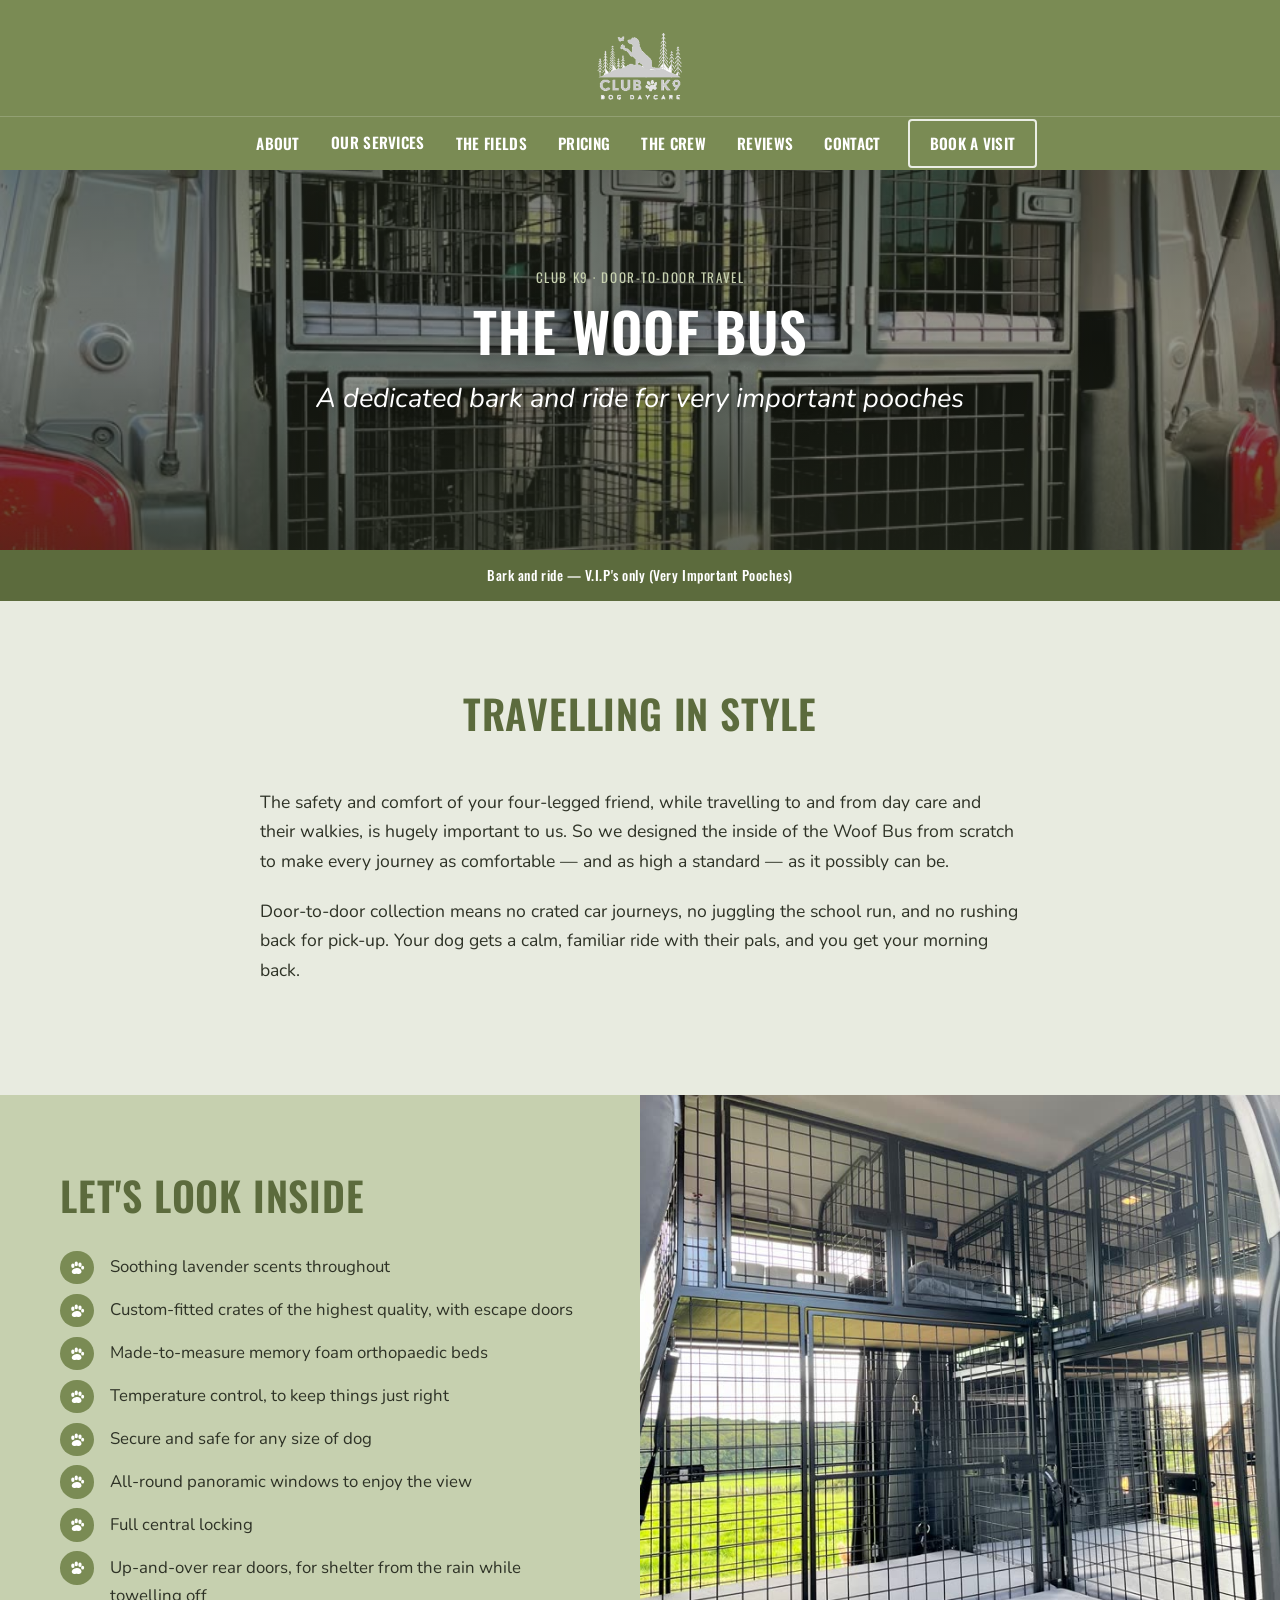
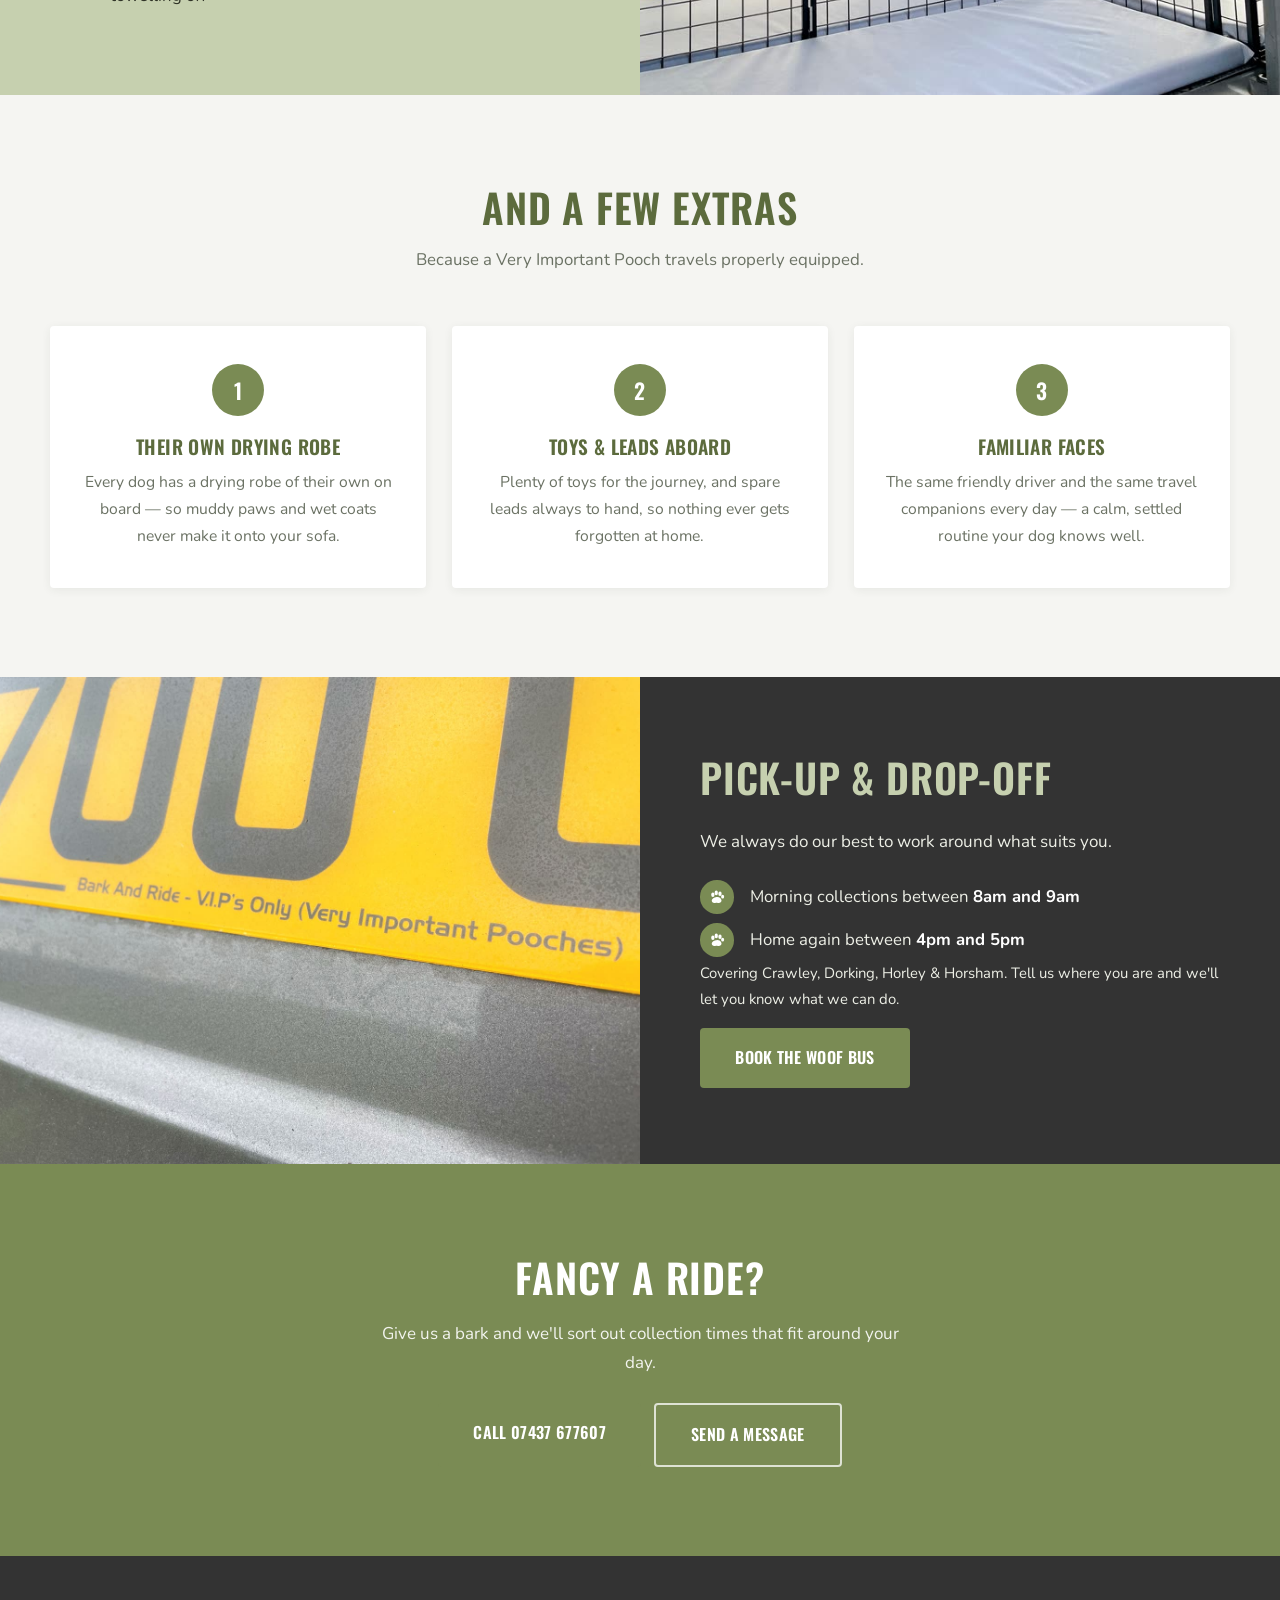
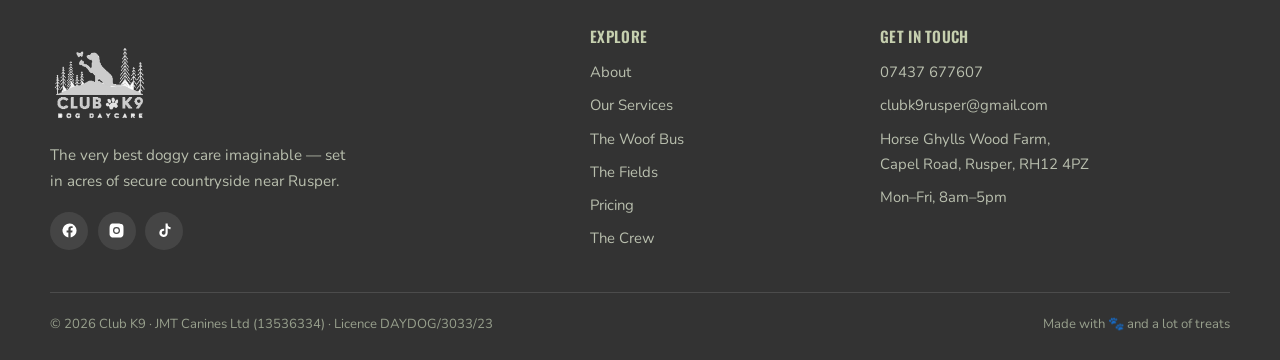
==== woof-bus.html @ 867cf912 "Add a Woof Bus page under Services - new woof-bus.html using the copy and photos from the old Holmwo" ====
<!DOCTYPE html>
<html lang="en-GB">
<head>
  <meta charset="UTF-8" />
  <meta name="viewport" content="width=device-width, initial-scale=1.0" />
  <title>The Woof Bus | Club K9 — Door-to-door dog transport near Rusper</title>
  <meta name="description" content="The Club K9 Woof Bus — a dedicated bark and ride for very important pooches. Custom-fitted crates, memory foam beds, climate control and panoramic windows. Door-to-door collection around Crawley, Dorking, Horley & Horsham." />
  <meta name="theme-color" content="#7A8B54" />

  <meta property="og:title" content="The Club K9 Woof Bus" />
  <meta property="og:description" content="A dedicated bark and ride for very important pooches." />
  <meta property="og:type" content="website" />
  <meta property="og:image" content="images/woof-bus-rear.jpg" />

  <link rel="preconnect" href="https://fonts.googleapis.com" />
  <link rel="preconnect" href="https://fonts.gstatic.com" crossorigin />
  <link href="https://fonts.googleapis.com/css2?family=Oswald:wght@400;500;600;700&family=Nunito:ital,wght@0,400;0,600;0,700;0,800;1,400;1,600&display=swap" rel="stylesheet" />

  <link rel="stylesheet" href="styles.css" />
  <link rel="icon" href="images/badge.png" type="image/png" />
</head>
<body>

<!-- ============================================================= -->
<!--  HEADER  (same as the home page — keep the two in step)       -->
<!-- ============================================================= -->
<header class="site-header" id="top">
  <div class="brand-bar">
    <a href="index.html#home" class="brand" aria-label="Club K9 home">
      <img src="images/badge.png" alt="Club K9" class="brand-logo" />
    </a>
  </div>

  <div class="nav-bar">
    <div class="container nav-inner">
      <nav class="main-nav" id="mainNav">
        <a href="index.html#about">About</a>
        <div class="has-sub">
          <a href="index.html#services">Our Services</a>
          <div class="sub-menu">
            <a href="index.html#services">All services</a>
            <a href="woof-bus.html" class="is-current">The Woof Bus</a>
          </div>
        </div>
        <a href="index.html#fields">The Fields</a>
        <a href="index.html#pricing">Pricing</a>
        <a href="index.html#crew">The Crew</a>
        <a href="index.html#reviews">Reviews</a>
        <a href="index.html#contact">Contact</a>
        <a href="index.html#contact" class="nav-cta">Book a visit</a>
      </nav>
      <button class="nav-toggle" id="navToggle" aria-label="Open menu" aria-expanded="false">
        <span></span><span></span><span></span>
      </button>
    </div>
  </div>
</header>

<!-- ============================================================= -->
<!--  PAGE HERO                                                    -->
<!-- ============================================================= -->
<section class="page-hero" style="background-image:url('images/woof-bus-rear.jpg')">
  <div class="hero-scrim" aria-hidden="true"></div>
  <div class="page-hero-inner">
    <p class="page-eyebrow">Club K9 · Door-to-door travel</p>
    <h1>The Woof Bus</h1>
    <p class="hero-tagline">A dedicated bark and ride for very important pooches</p>
  </div>
</section>

<div class="licence-bar">
  Bark and ride — V.I.P's only (Very Important Pooches)
</div>

<!-- ============================================================= -->
<!--  INTRO                                                        -->
<!-- ============================================================= -->
<section class="band band-pale">
  <div class="container narrow">
    <div class="section-head reveal">
      <h2>Travelling in style</h2>
    </div>
    <p class="lead-copy reveal">The safety and comfort of your four-legged friend, while travelling to and from day care and their walkies, is
      hugely important to us. So we designed the inside of the Woof Bus from scratch to make every journey as
      comfortable — and as high a standard — as it possibly can be.</p>
    <p class="lead-copy reveal">Door-to-door collection means no crated car journeys, no juggling the school run, and no rushing back for pick-up.
      Your dog gets a calm, familiar ride with their pals, and you get your morning back.</p>
  </div>
</section>

<!-- ============================================================= -->
<!--  SPLIT — what's inside                                        -->
<!-- ============================================================= -->
<section class="split">
  <div class="split-copy reveal">
    <div class="split-inner">
      <h2>Let's look inside</h2>
      <ul class="paw-list">
        <li>Soothing lavender scents throughout</li>
        <li>Custom-fitted crates of the highest quality, with escape doors</li>
        <li>Made-to-measure memory foam orthopaedic beds</li>
        <li>Temperature control, to keep things just right</li>
        <li>Secure and safe for any size of dog</li>
        <li>All-round panoramic windows to enjoy the view</li>
        <li>Full central locking</li>
        <li>Up-and-over rear doors, for shelter from the rain while towelling off</li>
      </ul>
    </div>
  </div>
  <div class="split-media" style="background-image:url('images/woof-bus-interior.jpg')" role="img" aria-label="Inside the Woof Bus — custom crates with memory foam beds and panoramic windows"></div>
</section>

<!-- ============================================================= -->
<!--  LITTLE EXTRAS                                                -->
<!-- ============================================================= -->
<section class="band band-offwhite">
  <div class="container">
    <div class="section-head reveal">
      <h2>And a few extras</h2>
      <p class="section-sub">Because a Very Important Pooch travels properly equipped.</p>
    </div>
    <div class="service-grid">
      <article class="service-card reveal">
        <span class="svc-num">1</span>
        <h3>Their own drying robe</h3>
        <p>Every dog has a drying robe of their own on board — so muddy paws and wet coats never make it onto your sofa.</p>
      </article>
      <article class="service-card reveal">
        <span class="svc-num">2</span>
        <h3>Toys &amp; leads aboard</h3>
        <p>Plenty of toys for the journey, and spare leads always to hand, so nothing ever gets forgotten at home.</p>
      </article>
      <article class="service-card reveal">
        <span class="svc-num">3</span>
        <h3>Familiar faces</h3>
        <p>The same friendly driver and the same travel companions every day — a calm, settled routine your dog knows well.</p>
      </article>
    </div>
  </div>
</section>

<!-- ============================================================= -->
<!--  TIMINGS                                                      -->
<!-- ============================================================= -->
<section class="split split-reverse">
  <div class="split-media" style="background-image:url('images/woof-bus-plate.jpg')" role="img" aria-label="The Woof Bus number plate — Bark and Ride, V.I.P's only"></div>
  <div class="split-copy split-dark reveal">
    <div class="split-inner">
      <h2>Pick-up &amp; drop-off</h2>
      <p>We always do our best to work around what suits you.</p>
      <ul class="paw-list paw-list-light">
        <li>Morning collections between <strong>8am and 9am</strong></li>
        <li>Home again between <strong>4pm and 5pm</strong></li>
      </ul>
      <p class="muted-note">Covering Crawley, Dorking, Horley &amp; Horsham. Tell us where you are and we'll let you know
        what we can do.</p>
      <a href="index.html#contact" class="btn btn-primary">Book the Woof Bus</a>
    </div>
  </div>
</section>

<!-- ============================================================= -->
<!--  CTA                                                          -->
<!-- ============================================================= -->
<section class="band band-olive">
  <div class="container cta-band reveal">
    <h2>Fancy a ride?</h2>
    <p>Give us a bark and we'll sort out collection times that fit around your day.</p>
    <div class="cta-actions">
      <a href="tel:07437677607" class="btn btn-primary">Call 07437 677607</a>
      <a href="index.html#contact" class="btn btn-ghost btn-on-dark">Send a message</a>
    </div>
  </div>
</section>

<!-- ============================================================= -->
<!--  FOOTER  (same as the home page)                              -->
<!-- ============================================================= -->
<footer class="site-footer">
  <div class="container footer-grid">
    <div class="footer-brand">
      <img src="images/badge.png" alt="Club K9 logo" class="footer-logo" />
      <p>The very best doggy care imaginable — set in acres of secure countryside near Rusper.</p>
      <div class="footer-socials">
        <a href="https://www.facebook.com/holmwoodbound/" target="_blank" rel="noopener" aria-label="Facebook">
          <svg viewBox="0 0 24 24" aria-hidden="true"><path d="M22 12a10 10 0 1 0-11.6 9.9v-7H7.9V12h2.5V9.8c0-2.5 1.5-3.9 3.8-3.9 1.1 0 2.2.2 2.2.2v2.5h-1.2c-1.2 0-1.6.8-1.6 1.6V12h2.7l-.4 2.9h-2.3v7A10 10 0 0 0 22 12Z"/></svg>
        </a>
        <a href="https://www.instagram.com/holmwoodbound/" target="_blank" rel="noopener" aria-label="Instagram">
          <svg viewBox="0 0 24 24" aria-hidden="true"><path d="M12 2.2c3.2 0 3.6 0 4.9.1 1.2.1 1.8.3 2.2.4.6.2 1 .5 1.4.9.4.4.7.8.9 1.4.2.4.4 1 .4 2.2.1 1.3.1 1.7.1 4.9s0 3.6-.1 4.9c-.1 1.2-.3 1.8-.4 2.2-.2.6-.5 1-.9 1.4-.4.4-.8.7-1.4.9-.4.2-1 .4-2.2.4-1.3.1-1.7.1-4.9.1s-3.6 0-4.9-.1c-1.2-.1-1.8-.3-2.2-.4-.6-.2-1-.5-1.4-.9-.4-.4-.7-.8-.9-1.4-.2-.4-.4-1-.4-2.2C2.2 15.6 2.2 15.2 2.2 12s0-3.6.1-4.9c.1-1.2.3-1.8.4-2.2.2-.6.5-1 .9-1.4.4-.4.8-.7 1.4-.9.4-.2 1-.4 2.2-.4 1.3-.1 1.7-.1 4.9-.1Zm0 4.9a4.9 4.9 0 1 0 0 9.8 4.9 4.9 0 0 0 0-9.8Zm0 8.1a3.2 3.2 0 1 1 0-6.4 3.2 3.2 0 0 1 0 6.4Zm6.2-8.3a1.1 1.1 0 1 1-2.3 0 1.1 1.1 0 0 1 2.3 0Z"/></svg>
        </a>
        <a href="https://www.tiktok.com/@clubk9rusper" target="_blank" rel="noopener" aria-label="TikTok">
          <svg viewBox="0 0 24 24" aria-hidden="true"><path d="M16.5 2h-3v13.2a2.7 2.7 0 1 1-2-2.6V9.5a5.9 5.9 0 1 0 5 5.8V8.9a7 7 0 0 0 4 1.3V7.1a4 4 0 0 1-4-4Z"/></svg>
        </a>
      </div>
    </div>
    <div class="footer-links">
      <h5>Explore</h5>
      <a href="index.html#about">About</a>
      <a href="index.html#services">Our Services</a>
      <a href="woof-bus.html">The Woof Bus</a>
      <a href="index.html#fields">The Fields</a>
      <a href="index.html#pricing">Pricing</a>
      <a href="index.html#crew">The Crew</a>
    </div>
    <div class="footer-links">
      <h5>Get in touch</h5>
      <a href="tel:07437677607">07437 677607</a>
      <a href="mailto:clubk9rusper@gmail.com">clubk9rusper@gmail.com</a>
      <span>Horse Ghylls Wood Farm,<br>Capel Road, Rusper, RH12 4PZ</span>
      <span>Mon–Fri, 8am–5pm</span>
    </div>
  </div>
  <div class="container footer-bottom">
    <p>© <span id="year">2026</span> Club K9 · JMT Canines Ltd (13536334) · Licence DAYDOG/3033/23</p>
    <p>Made with 🐾 and a lot of treats</p>
  </div>
</footer>

<a href="#top" class="to-top" id="toTop" aria-label="Back to top">🐾</a>

<script src="script.js"></script>
</body>
</html>
---- styles.css ----
/* =================================================================
   CLUB K9 — stylesheet
   Colour scheme: olive green · sage · warm neutrals · charcoal
   Layout: full-width colour bands, split photo panels, flat cards
   Fonts: Oswald (condensed caps headings) · Nunito (body)

   👉 ALL COLOURS LIVE IN :root BELOW — change one and it updates
      everywhere on the site.
   ================================================================= */

:root {
  /* --- greens (the main brand colour) --- */
  --olive:       #7A8B54;   /* primary green — bands & buttons */
  --olive-deep:  #5C6B3D;   /* darker green — hovers & headings */
  --olive-dark:  #48542F;   /* deepest green                    */
  --sage:        #C6D0AF;   /* solid sage panel                 */
  --sage-pale:   #E8EBE0;   /* pale section background          */

  /* --- neutrals --- */
  --charcoal:    #333333;   /* dark bands & footer   */
  --charcoal-lt: #414141;   /* dark card surface     */
  --off-white:   #F5F5F2;   /* light section bg      */
  --white:       #FFFFFF;   /* card surface          */

  /* --- supporting warmth (kept from the original brand) --- */
  --brown:       #7C5A39;
  --beige:       #EDE4D6;
  --gold:        #C9A24B;   /* stars */

  /* --- text --- */
  --ink:         #2E3226;   /* body copy        */
  --muted:       #6B7264;   /* secondary copy   */
  --on-dark:     #EDEFE6;   /* copy on dark bg  */

  /* --- shape & depth --- */
  --radius:      4px;       /* squarer, more grown-up than before */
  --radius-lg:   8px;
  --shadow-sm:   0 2px 10px rgba(45,50,38,.07);
  --shadow-md:   0 10px 30px -14px rgba(45,50,38,.22);

  --maxw:        1180px;
}

/* ===== base ===================================================== */
*, *::before, *::after { box-sizing: border-box; }

html { scroll-behavior: smooth; }

body {
  margin: 0;
  font-family: 'Nunito', system-ui, -apple-system, sans-serif;
  font-size: 17px;
  line-height: 1.7;
  color: var(--ink);
  background: var(--off-white);
  -webkit-font-smoothing: antialiased;
}

img { max-width: 100%; display: block; }

a { color: var(--olive-deep); }

/* Headings: tall condensed caps — the signature of the new look */
h1, h2, h3, h4, h5, .num, .btn, .nav-cta, .main-nav a, .svc-num, .licence-bar {
  font-family: 'Oswald', 'Nunito', sans-serif;
  font-weight: 600;
  letter-spacing: .02em;
}

h1, h2, h3, h4, h5 {
  text-transform: uppercase;
  line-height: 1.15;
  margin: 0 0 .5em;
  color: var(--olive-deep);
}

h2 { font-size: clamp(1.7rem, 3.6vw, 2.5rem); }
h3 { font-size: 1.2rem; }

p { margin: 0 0 1.1em; }

.container { width: min(100% - 3rem, var(--maxw)); margin-inline: auto; }

/* ===== buttons ================================================== */
.btn {
  display: inline-block;
  padding: 1rem 2.2rem;
  border: 0;
  border-radius: var(--radius);
  font-size: 1rem;
  text-transform: uppercase;
  text-decoration: none;
  cursor: pointer;
  transition: background .2s, color .2s, transform .2s, border-color .2s;
}
.btn-primary { background: var(--olive); color: #fff; }
.btn-primary:hover { background: var(--olive-deep); transform: translateY(-2px); }

.btn-ghost {
  background: transparent;
  color: var(--olive-deep);
  border: 2px solid var(--olive);
}
.btn-ghost:hover { background: var(--olive); color: #fff; transform: translateY(-2px); }

.btn-lg { padding: 1.2rem 3rem; font-size: 1.15rem; }
.btn-block { width: 100%; text-align: center; }

/* ===== header — centred logo above a centred nav ================ */
.site-header {
  position: sticky; top: 0; z-index: 60;
  background: var(--olive);
  transition: box-shadow .25s;
}
.site-header.scrolled { box-shadow: 0 4px 18px rgba(0,0,0,.18); }

.brand-bar {
  display: flex; justify-content: center;
  padding: .9rem 1rem .5rem;
  transition: padding .25s;
}
.site-header.scrolled .brand-bar { padding: .35rem 1rem .2rem; }

.brand-logo {
  height: 94px; width: auto;
  transition: height .25s;
}
.site-header.scrolled .brand-logo { height: 57px; }

.nav-bar { border-top: 1px solid rgba(255,255,255,.18); }
.nav-inner { display: flex; justify-content: center; align-items: center; }

.main-nav { display: flex; align-items: center; gap: .35rem; flex-wrap: wrap; justify-content: center; }
.main-nav a {
  padding: .85rem .8rem;
  color: #fff;
  font-size: .95rem;
  text-transform: uppercase;
  text-decoration: none;
  transition: color .2s;
}
.main-nav a:hover { color: var(--sage); }

.nav-cta {
  margin-left: .6rem;
  padding: .6rem 1.2rem !important;
  border: 2px solid rgba(255,255,255,.85);
  border-radius: var(--radius);
}
.nav-cta:hover { background: #fff; color: var(--olive-deep) !important; }

/* hamburger (mobile only) */
.nav-toggle {
  display: none;
  background: none; border: 0; cursor: pointer;
  padding: .6rem; margin-left: auto;
}
.nav-toggle span {
  display: block; width: 26px; height: 3px; margin: 5px 0;
  background: #fff; border-radius: 2px; transition: transform .25s, opacity .25s;
}
.nav-toggle.open span:nth-child(1) { transform: translateY(8px) rotate(45deg); }
.nav-toggle.open span:nth-child(2) { opacity: 0; }
.nav-toggle.open span:nth-child(3) { transform: translateY(-8px) rotate(-45deg); }

/* ===== hero — full-bleed photo ================================== */
.hero {
  position: relative;
  /* fill the screen below the header, however tall the window is
     (svh keeps it honest on phones, where the address bar moves) */
  min-height: max(460px, calc(100vh - 170px));   /* 170px = header height */
  min-height: max(460px, calc(100svh - 170px));
  display: grid; place-items: center;
  text-align: center;
  overflow: hidden;
}
/* drone footage fills the hero; poster image sits behind as a fallback */
.hero { background: url('images/drone-poster.jpg') center/cover no-repeat; }

.hero-video {
  position: absolute; inset: 0;
  width: 100%; height: 100%;
  object-fit: cover;
  pointer-events: none;
}

/* dark wash so the white headline stays readable over the footage */
.hero-scrim {
  position: absolute; inset: 0;
  background: linear-gradient(180deg, rgba(35,40,28,.62) 0%, rgba(35,40,28,.48) 45%, rgba(35,40,28,.72) 100%);
}
.hero-inner { position: relative; padding: 4.5rem 1.5rem; }

.hero-logo { height: 143px; width: auto; margin: 0 auto 1.6rem; }

.hero h1 {
  color: #fff;
  font-size: clamp(2.1rem, 6vw, 4rem);
  margin-bottom: .3em;
  text-shadow: 0 3px 20px rgba(0,0,0,.4);
}
.hero-tagline {
  font-family: 'Nunito', sans-serif;
  font-style: italic;
  font-weight: 400;
  text-transform: none;
  font-size: clamp(1.1rem, 2.6vw, 1.7rem);
  color: #fff;
  margin-bottom: 2rem;
  text-shadow: 0 2px 14px rgba(0,0,0,.4);
}

/* ===== inner-page hero (shorter than the home page one) ========= */
.page-hero {
  position: relative;
  min-height: 380px;
  display: grid; place-items: center;
  text-align: center;
  background: center/cover no-repeat var(--sage-pale);
  overflow: hidden;
}
.page-hero-inner { position: relative; padding: 4rem 1.5rem; }
.page-hero h1 {
  color: #fff;
  font-size: clamp(2rem, 5.5vw, 3.4rem);
  margin-bottom: .25em;
  text-shadow: 0 3px 20px rgba(0,0,0,.4);
}
.page-eyebrow {
  font-family: 'Oswald', sans-serif;
  text-transform: uppercase; letter-spacing: .12em;
  font-size: .82rem; color: var(--sage);
  margin: 0 0 .7rem;
}

/* ===== nav dropdown ============================================= */
.has-sub { position: relative; }
.sub-menu {
  position: absolute; left: 0; top: 100%;
  min-width: 200px;
  background: var(--olive-deep);
  box-shadow: 0 12px 24px rgba(0,0,0,.22);
  padding: .3rem 0;
  display: none;
  z-index: 5;
}
.has-sub:hover .sub-menu,
.has-sub:focus-within .sub-menu { display: block; }
.sub-menu a { display: block; padding: .6rem 1.1rem; font-size: .9rem; white-space: nowrap; }
.sub-menu a:hover { background: var(--olive); color: #fff; }
.sub-menu a.is-current { color: var(--sage); }

/* ===== narrow text column ======================================= */
.narrow { max-width: 760px; }
.lead-copy { font-size: 1.1rem; }
.muted-note { font-size: .93rem; color: rgba(237,239,230,.75); }

/* ===== centred call-to-action band ============================== */
.cta-band { text-align: center; }
.cta-band p { max-width: 52ch; margin-inline: auto; color: rgba(255,255,255,.9); }
.cta-actions { display: flex; gap: .8rem; justify-content: center; flex-wrap: wrap; margin-top: 1.6rem; }
.btn-ghost.btn-on-dark { color: #fff; border-color: rgba(255,255,255,.75); background: transparent; }
.btn-ghost.btn-on-dark:hover { background: #fff; color: var(--olive-deep); border-color: #fff; }

/* ===== Woof Bus promo strip on the home page ==================== */
.bus-promo { display: grid; grid-template-columns: 1fr 1fr; align-items: stretch; }
.bus-promo-media { min-height: 340px; background: center/cover no-repeat var(--sage-pale); }
.bus-promo-copy {
  background: var(--charcoal);
  display: grid; align-items: center;
  padding: clamp(2.5rem, 5vw, 4.5rem) clamp(1.5rem, 4vw, 3.5rem);
}
.bus-promo-copy h2 { color: var(--sage); }
.bus-promo-copy p  { color: var(--on-dark); }
.bus-promo-copy .page-eyebrow { color: var(--olive); }

/* ===== licence bar ============================================== */
.licence-bar {
  background: var(--olive-deep);
  color: #fff;
  text-align: center;
  font-size: .85rem;
  font-weight: 500;
  letter-spacing: .04em;
  padding: .85rem 1.5rem;
}

/* ===== bands (full-width colour blocks) ========================= */
.band { padding: clamp(3.5rem, 7vw, 6rem) 0; }

/* stop the sticky header covering headings when jumping to a link */
.band, .split, .hero { scroll-margin-top: 130px; }
.band-pale     { background: var(--sage-pale); }
.band-offwhite { background: var(--off-white); }
.band-olive    { background: var(--olive); color: #fff; }
.band-olive h2, .band-olive h3 { color: #fff; }

.section-head { text-align: center; max-width: 720px; margin: 0 auto clamp(2rem, 4vw, 3.2rem); }
.section-head h2 { margin-bottom: .4em; }
.section-sub { color: var(--muted); font-size: 1.05rem; margin: 0; }
.section-head-light .section-sub { color: rgba(255,255,255,.85); }

/* ===== about — paw-tick checklist =============================== */
.about-grid {
  display: grid; grid-template-columns: 1.4fr .8fr;
  gap: clamp(2rem, 5vw, 4rem); align-items: center;
}
.about-copy h2 { margin-bottom: .8em; }

.paw-list { list-style: none; margin: 0; padding: 0; }
.paw-list li {
  position: relative;
  padding: .45rem 0 .45rem 3.1rem;
  font-size: 1.05rem;
}
/* white paw-print bullet in a green circle */
.paw-list li::before {
  content: '';
  position: absolute; left: 0; top: .3rem;
  width: 2.1rem; height: 2.1rem;
  background: var(--olive) url("data:image/svg+xml,%3Csvg xmlns='http://www.w3.org/2000/svg' viewBox='0 0 24 24' fill='%23ffffff'%3E%3Cellipse cx='6.5' cy='9' rx='2.2' ry='3'/%3E%3Cellipse cx='11' cy='6.5' rx='2.2' ry='3.2'/%3E%3Cellipse cx='16' cy='7.5' rx='2.2' ry='3'/%3E%3Cellipse cx='19.5' cy='11.5' rx='2' ry='2.6'/%3E%3Cpath d='M12.5 12c2.8 0 5.5 2.2 5.5 4.8 0 2-1.6 3.2-3.6 3.2-1.2 0-1.6-.5-3-.5s-1.8.5-3 .5c-2 0-3.4-1.2-3.4-3.2C5 14.2 9.7 12 12.5 12z'/%3E%3C/svg%3E") center/1.1rem no-repeat;
  border-radius: 50%;
}
.paw-list-light li { color: var(--on-dark); }

.about-aside { display: grid; place-items: center; }
.about-mascot { max-width: 260px; }

/* ===== trust strip (counters) =================================== */
.trust-grid {
  display: grid; grid-template-columns: repeat(4, 1fr);
  gap: 1.5rem; text-align: center;
}
.stat .num {
  display: block;
  font-size: clamp(2.2rem, 5vw, 3.2rem);
  font-weight: 700;
  line-height: 1;
  color: #fff;
}
.stat .label {
  display: block; margin-top: .4rem;
  font-size: .9rem; letter-spacing: .06em;
  text-transform: uppercase;
  color: rgba(255,255,255,.85);
}

/* ===== services — flat numbered cards =========================== */
.service-grid {
  display: grid; grid-template-columns: repeat(3, 1fr);
  gap: 1.6rem;
}
.service-card {
  background: var(--white);
  border-radius: var(--radius);
  padding: 2.4rem 1.8rem;
  text-align: center;
  box-shadow: var(--shadow-sm);
  transition: transform .25s, box-shadow .25s;
}
.service-card:hover { transform: translateY(-6px); box-shadow: var(--shadow-md); }

.svc-num {
  display: grid; place-items: center;
  width: 52px; height: 52px; margin: 0 auto 1.2rem;
  background: var(--olive); color: #fff;
  border-radius: 50%;
  font-size: 1.35rem; font-weight: 600;
}
.service-card h3 { margin-bottom: .6em; }
.service-card p { color: var(--muted); margin: 0; font-size: .98rem; }

/* ===== split bands (text panel + edge-to-edge photo) ============ */
.split { display: grid; grid-template-columns: 1fr 1fr; }
.split-copy {
  background: var(--sage);
  display: grid; align-items: center;
  padding: clamp(3rem, 6vw, 5.5rem) clamp(1.5rem, 4vw, 4rem);
}
.split-inner { max-width: 520px; margin-inline: auto; }
.split-copy h2 { margin-bottom: .7em; }

.split-dark { background: var(--charcoal); }
.split-dark h2 { color: var(--sage); }
.split-dark p  { color: var(--on-dark); }
.split-dark strong { color: #fff; }

.split-media { min-height: 420px; background: center/cover no-repeat var(--sage-pale); }

/* photo first on reversed bands */
.split-reverse .split-media { grid-column: 1; grid-row: 1; }
.split-reverse .split-copy  { grid-column: 2; grid-row: 1; }

/* ===== pricing ================================================== */
.price-grid { display: grid; grid-template-columns: repeat(4, 1fr); gap: 1.5rem; }

.price-card {
  position: relative;
  display: flex; flex-direction: column;   /* keeps every button level */
  background: var(--white);
  border: 2px solid transparent;
  border-radius: var(--radius);
  padding: 2.2rem 1.6rem;
  text-align: center;
  box-shadow: var(--shadow-sm);
  transition: transform .25s, box-shadow .25s;
}
.price-card .btn { margin-top: auto; }
.price-card:hover { transform: translateY(-6px); box-shadow: var(--shadow-md); }
.price-card.featured { border-color: var(--olive); }

.price-badge {
  position: absolute; top: -.85rem; left: 50%; transform: translateX(-50%);
  background: var(--olive); color: #fff;
  font-family: 'Oswald', sans-serif;
  font-size: .75rem; text-transform: uppercase; letter-spacing: .08em;
  padding: .3rem 1rem; border-radius: 100px; white-space: nowrap;
}
.price-amount {
  font-family: 'Oswald', sans-serif;
  font-size: 1.3rem; color: var(--olive-deep);
  margin: .4rem 0 .1rem;
}
.price-num { font-size: 2.8rem; font-weight: 700; line-height: 1; }
.price-unit { font-size: .95rem; color: var(--muted); margin-left: .2rem; }
.price-alt { color: var(--olive); font-weight: 700; font-size: .92rem; margin-bottom: 1.2rem; }

.price-feats { list-style: none; margin: 0 0 1.6rem; padding: 0; text-align: left; flex: 1 0 auto; }
.price-feats li {
  position: relative; padding: .38rem 0 .38rem 1.6rem;
  font-size: .95rem; color: var(--muted);
}
.price-feats li::before {
  content: '✔'; position: absolute; left: 0;
  color: var(--olive); font-weight: 700;
}
.price-note { text-align: center; margin: 2.2rem 0 0; color: var(--muted); font-size: .92rem; font-style: italic; }

/* ===== crew gallery ============================================= */
.gallery {
  display: grid;
  grid-template-columns: repeat(auto-fill, minmax(190px, 1fr));
  gap: 4px;
  margin-top: 2.5rem;
}
.g-item {
  border: 0; padding: 0; margin: 0; cursor: pointer;
  aspect-ratio: 1; overflow: hidden; background: var(--sage-pale);
}
.g-item img { width: 100%; height: 100%; object-fit: cover; transition: transform .5s, filter .3s; }
.g-item:hover img { transform: scale(1.08); filter: brightness(1.05); }

/* ===== reviews ================================================== */
.review-track { display: grid; grid-template-columns: repeat(3, 1fr); gap: 1.6rem; margin-top: 3rem; }

.review {
  position: relative;
  background: var(--white);
  border-radius: var(--radius);
  padding: 3.2rem 1.7rem 1.8rem;
  margin: 0;
  text-align: center;
  box-shadow: var(--shadow-sm);
}
.review-avatar {
  position: absolute; top: -26px; left: 50%; transform: translateX(-50%);
  width: 52px; height: 52px; display: grid; place-items: center;
  background: var(--olive-deep); color: #fff;
  border: 3px solid var(--white);
  border-radius: 50%;
  font-family: 'Oswald', sans-serif; font-size: 1.2rem;
}
.review .stars { color: var(--gold); letter-spacing: .12em; margin-bottom: .7rem; }
.review blockquote {
  margin: 0 0 1rem; padding: 0;
  font-style: italic; color: var(--ink); font-size: .98rem;
}
.review figcaption { font-family: 'Oswald', sans-serif; text-transform: uppercase; font-size: .9rem; color: var(--olive-deep); }
/* "5.0 ★★★★★ from 27 Google reviews" under the heading */
.rating-line {
  display: flex; align-items: center; justify-content: center;
  gap: .55rem; flex-wrap: wrap;
  margin: .2rem 0 0;
}
.rating-score {
  font-family: 'Oswald', sans-serif; font-size: 2rem; font-weight: 700;
  line-height: 1; color: #fff;
}
.rating-line .stars { color: var(--gold); font-size: 1.25rem; letter-spacing: .1em; }
.rating-count { color: rgba(255,255,255,.85); font-size: .95rem; }

.review-note { text-align: center; margin: 2.2rem 0 0; font-size: .95rem; }
.review-note a {
  color: #fff; text-decoration: none;
  border-bottom: 2px solid rgba(255,255,255,.45);
  padding-bottom: 2px;
  transition: border-color .2s;
}
.review-note a:hover { border-bottom-color: #fff; }

/* ===== contact ================================================== */
.contact-grid { display: grid; grid-template-columns: 1fr 1fr; gap: clamp(2rem, 4vw, 3.5rem); }

.contact-list { list-style: none; margin: 0 0 1.8rem; padding: 0; }
.contact-list li { display: flex; gap: 1rem; align-items: flex-start; margin-bottom: 1.1rem; }
.ci-ic {
  flex: 0 0 auto; width: 2.6rem; height: 2.6rem;
  display: grid; place-items: center;
  background: var(--olive); border-radius: 50%; font-size: 1.05rem;
}
.contact-list strong {
  display: block;
  font-family: 'Oswald', sans-serif; font-weight: 500;
  text-transform: uppercase; font-size: .82rem; letter-spacing: .06em;
  color: var(--muted);
}
.contact-list a, .contact-list span { color: var(--ink); text-decoration: none; }
.contact-list a:hover { color: var(--olive-deep); text-decoration: underline; }

.contact-socials { display: flex; gap: .6rem; flex-wrap: wrap; margin-bottom: 1.8rem; }
.soc {
  display: inline-flex; align-items: center; gap: .45rem;
  padding: .55rem 1rem;
  background: var(--white); border-radius: var(--radius);
  color: var(--ink); text-decoration: none; font-size: .9rem; font-weight: 600;
  box-shadow: var(--shadow-sm);
  transition: background .2s, color .2s, transform .2s;
}
.soc svg { width: 18px; height: 18px; fill: var(--olive-deep); transition: fill .2s; }
.soc:hover { background: var(--olive); color: #fff; transform: translateY(-2px); }
.soc:hover svg { fill: #fff; }

.map { border-radius: var(--radius); overflow: hidden; box-shadow: var(--shadow-sm); }
.map iframe { width: 100%; height: 250px; border: 0; display: block; }

.contact-form {
  display: grid; grid-template-columns: 1fr 1fr; gap: 1rem;
  background: var(--white);
  padding: clamp(1.5rem, 3vw, 2.2rem);
  border-radius: var(--radius);
  box-shadow: var(--shadow-sm);
  align-content: start;
}
.field { display: flex; flex-direction: column; }
.field.full, .contact-form .btn, .form-hint { grid-column: 1 / -1; }
.field label {
  font-family: 'Oswald', sans-serif; font-weight: 500;
  text-transform: uppercase; font-size: .78rem; letter-spacing: .06em;
  color: var(--muted); margin-bottom: .35rem;
}
.field input, .field textarea {
  font-family: inherit; font-size: 1rem;
  padding: .75rem .9rem;
  border: 1.5px solid #DEE2D4;
  border-radius: var(--radius);
  background: var(--off-white);
  color: var(--ink);
  transition: border-color .2s, background .2s;
}
.field input:focus, .field textarea:focus {
  outline: none; border-color: var(--olive); background: #fff;
}
.field textarea { resize: vertical; }
.form-hint { font-size: .85rem; color: var(--muted); margin: .4rem 0 0; text-align: center; }

/* ===== footer =================================================== */
.site-footer { background: var(--charcoal); color: var(--on-dark); padding: clamp(3rem, 6vw, 4.5rem) 0 1.5rem; }
.footer-grid { display: grid; grid-template-columns: 2fr 1fr 1.4fr; gap: 2.5rem; }
.footer-logo { height: 99px; width: auto; margin-bottom: 1rem; }
.footer-brand p { color: #B9BFAE; font-size: .95rem; max-width: 34ch; }

.footer-socials { display: flex; gap: .6rem; }
.footer-socials a {
  width: 38px; height: 38px; display: grid; place-items: center;
  background: rgba(255,255,255,.09); border-radius: 50%;
  transition: background .2s;
}
.footer-socials a:hover { background: var(--olive); }
.footer-socials svg { width: 17px; height: 17px; fill: #fff; }

.footer-links { display: flex; flex-direction: column; gap: .5rem; }
.footer-links h5 {
  color: var(--sage); font-size: .95rem; margin: 0 0 .4rem;
}
.footer-links a, .footer-links span { color: #B9BFAE; text-decoration: none; font-size: .93rem; }
.footer-links a:hover { color: #fff; }

.footer-bottom {
  display: flex; justify-content: space-between; flex-wrap: wrap; gap: .5rem;
  border-top: 1px solid rgba(255,255,255,.12);
  margin-top: 2.5rem; padding-top: 1.3rem;
}
.footer-bottom p { margin: 0; font-size: .82rem; color: #98A08D; }

/* ===== back to top ============================================== */
.to-top {
  position: fixed; right: 1.2rem; bottom: 1.2rem; z-index: 70;
  width: 48px; height: 48px;
  display: grid; place-items: center;
  background: var(--olive); color: #fff;
  border-radius: 50%; text-decoration: none; font-size: 1.2rem;
  box-shadow: var(--shadow-md);
  opacity: 0; pointer-events: none; transform: translateY(12px);
  transition: opacity .3s, transform .3s, background .2s;
}
.to-top.show { opacity: 1; pointer-events: auto; transform: none; }
.to-top:hover { background: var(--olive-deep); }

/* ===== lightbox ================================================= */
.lightbox {
  position: fixed; inset: 0; z-index: 100;
  background: rgba(25,28,20,.94);
  display: none; place-items: center;
  padding: 2rem;
}
.lightbox.open { display: grid; }
.lightbox img { max-width: min(92vw, 900px); max-height: 86vh; border-radius: var(--radius); }
.lb-close, .lb-prev, .lb-next {
  position: absolute; background: rgba(255,255,255,.14); color: #fff;
  border: 0; cursor: pointer; border-radius: 50%;
  width: 46px; height: 46px; font-size: 1.5rem; line-height: 1;
  display: grid; place-items: center;
  transition: background .2s;
}
.lb-close:hover, .lb-prev:hover, .lb-next:hover { background: var(--olive); }
.lb-close { top: 1.2rem; right: 1.2rem; font-size: 1.1rem; }
.lb-prev  { left: 1.2rem;  top: 50%; transform: translateY(-50%); }
.lb-next  { right: 1.2rem; top: 50%; transform: translateY(-50%); }

/* ===== animations =============================================== */
.reveal { opacity: 0; transform: translateY(26px); transition: opacity .7s ease, transform .7s ease; }
.reveal.in { opacity: 1; transform: none; }

@keyframes floaty {
  0%,100% { transform: translateY(0); }
  50%     { transform: translateY(-12px); }
}
.floaty { animation: floaty 5s ease-in-out infinite; }

@media (prefers-reduced-motion: reduce) {
  *, *::before, *::after { animation: none !important; transition: none !important; }
  .reveal { opacity: 1; transform: none; }
  /* visitors who ask for less motion get the still photo, not the video */
  .hero-video { display: none; }
}

/* ===== responsive =============================================== */
@media (max-width: 1000px) {
  .service-grid  { grid-template-columns: repeat(2, 1fr); }
  .price-grid    { grid-template-columns: repeat(2, 1fr); }
  .review-track  { grid-template-columns: 1fr; max-width: 620px; margin-inline: auto; }
  .footer-grid   { grid-template-columns: 1fr 1fr; }
}

@media (max-width: 860px) {
  /* stack the split bands: photo on top, copy below */
  .split { grid-template-columns: 1fr; }
  .split-media { min-height: 300px; grid-row: 1 !important; grid-column: 1 !important; }
  .split-copy  { grid-row: 2 !important; grid-column: 1 !important; }

  .bus-promo { grid-template-columns: 1fr; }
  .bus-promo-media { min-height: 260px; grid-row: 1; }

  .about-grid   { grid-template-columns: 1fr; }
  .about-aside  { display: none; }
  .contact-grid { grid-template-columns: 1fr; }
  .trust-grid   { grid-template-columns: repeat(2, 1fr); gap: 2rem; }

  /* mobile nav */
  .nav-toggle { display: block; }
  .nav-inner  { justify-content: flex-end; }
  .main-nav {
    display: none;
    position: absolute; left: 0; right: 0; top: 100%;
    flex-direction: column; align-items: stretch;
    background: var(--olive-deep);
    padding: .5rem 1.5rem 1.2rem;
    box-shadow: 0 12px 24px rgba(0,0,0,.2);
  }
  .main-nav.open { display: flex; }
  .main-nav a { padding: .8rem .2rem; border-bottom: 1px solid rgba(255,255,255,.12); }
  .nav-cta { margin: .8rem 0 0; text-align: center; }

  /* no hover on touch — show the sub-items inline, slightly indented */
  .has-sub { position: static; }
  .sub-menu {
    display: block; position: static;
    background: none; box-shadow: none; padding: 0; min-width: 0;
  }
  .sub-menu a { padding-left: 1.4rem; font-size: .88rem; opacity: .85; }
  .sub-menu a:hover { background: none; }

  .brand-logo { height: 75px; }
  .hero-logo  { height: 109px; }
  /* smaller logo up here, so the header is shorter than on desktop */
  .hero {
    min-height: max(420px, calc(100vh - 145px));
    min-height: max(420px, calc(100svh - 145px));
  }
}

@media (max-width: 560px) {
  body { font-size: 16px; }
  .service-grid, .price-grid, .contact-form { grid-template-columns: 1fr; }
  .footer-grid { grid-template-columns: 1fr; }
  .footer-bottom { flex-direction: column; text-align: center; }
  .gallery { grid-template-columns: repeat(2, 1fr); }
  .btn { width: 100%; text-align: center; }
}
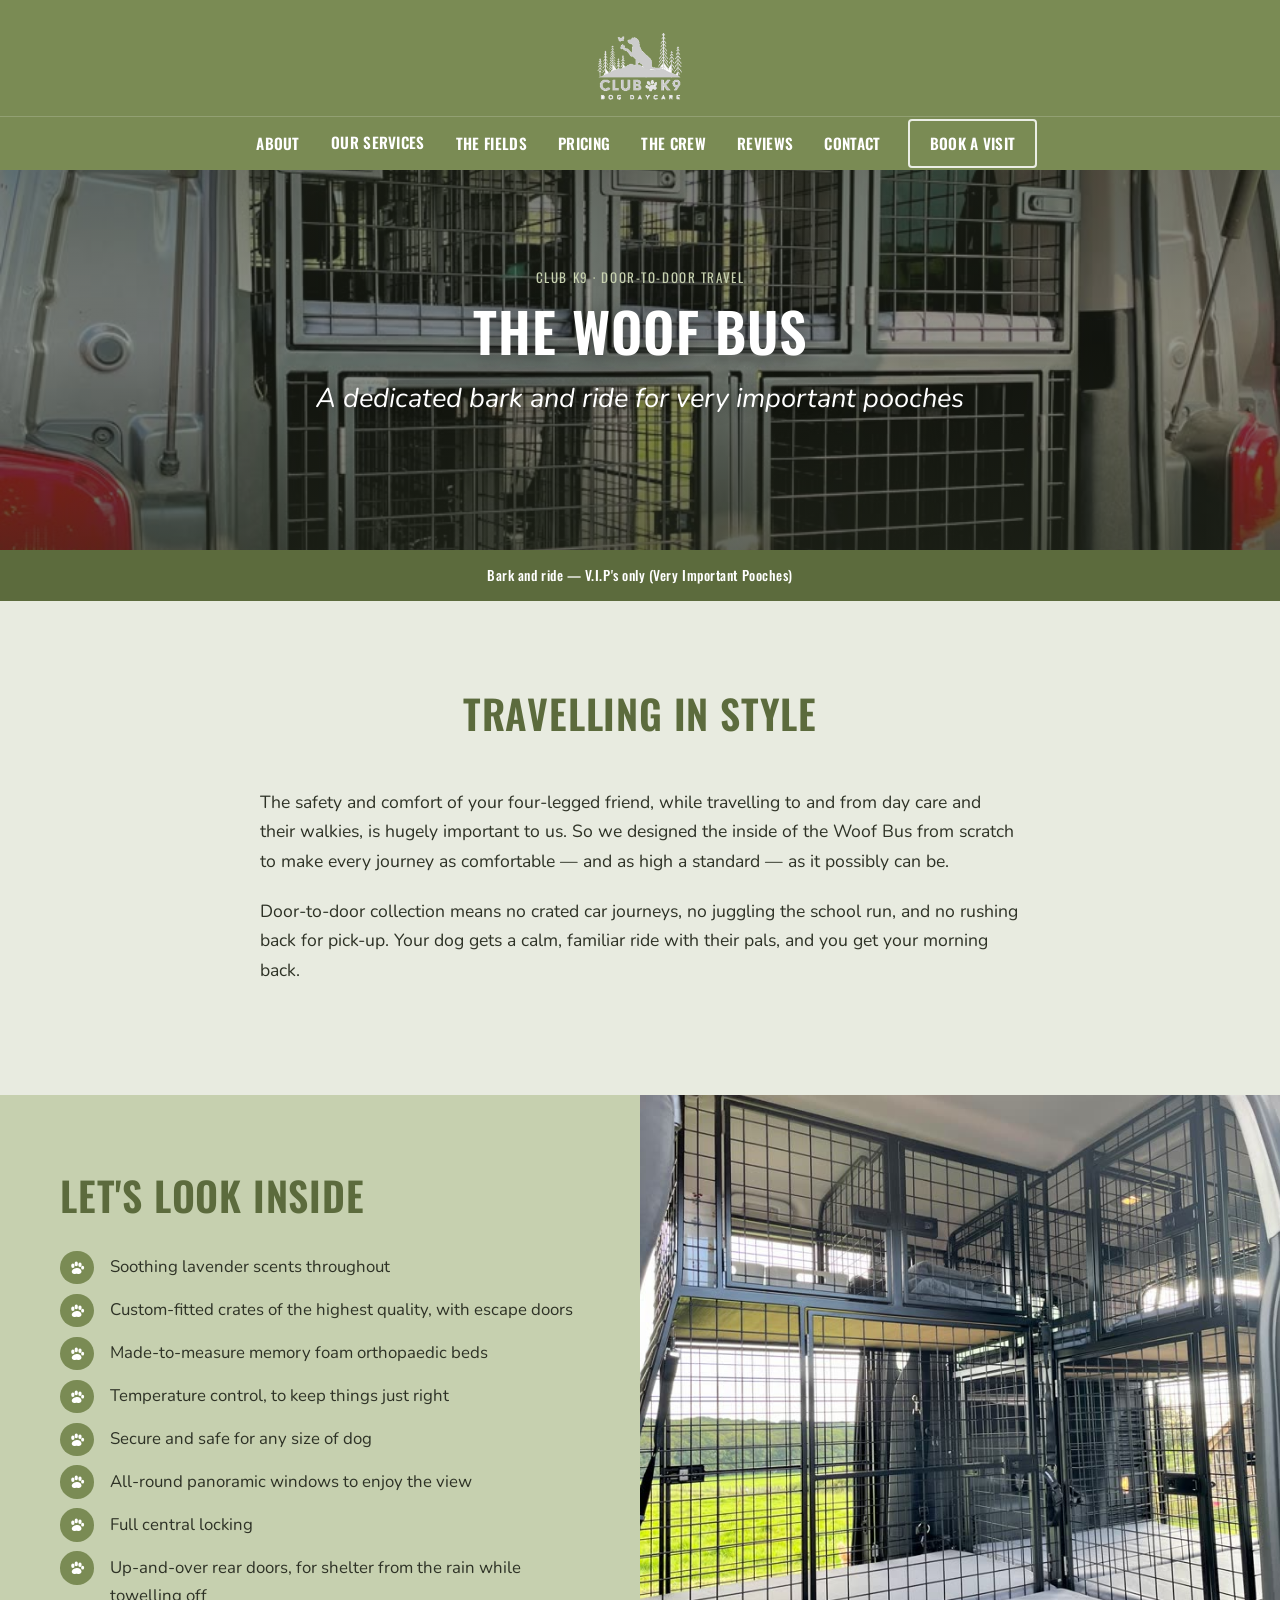
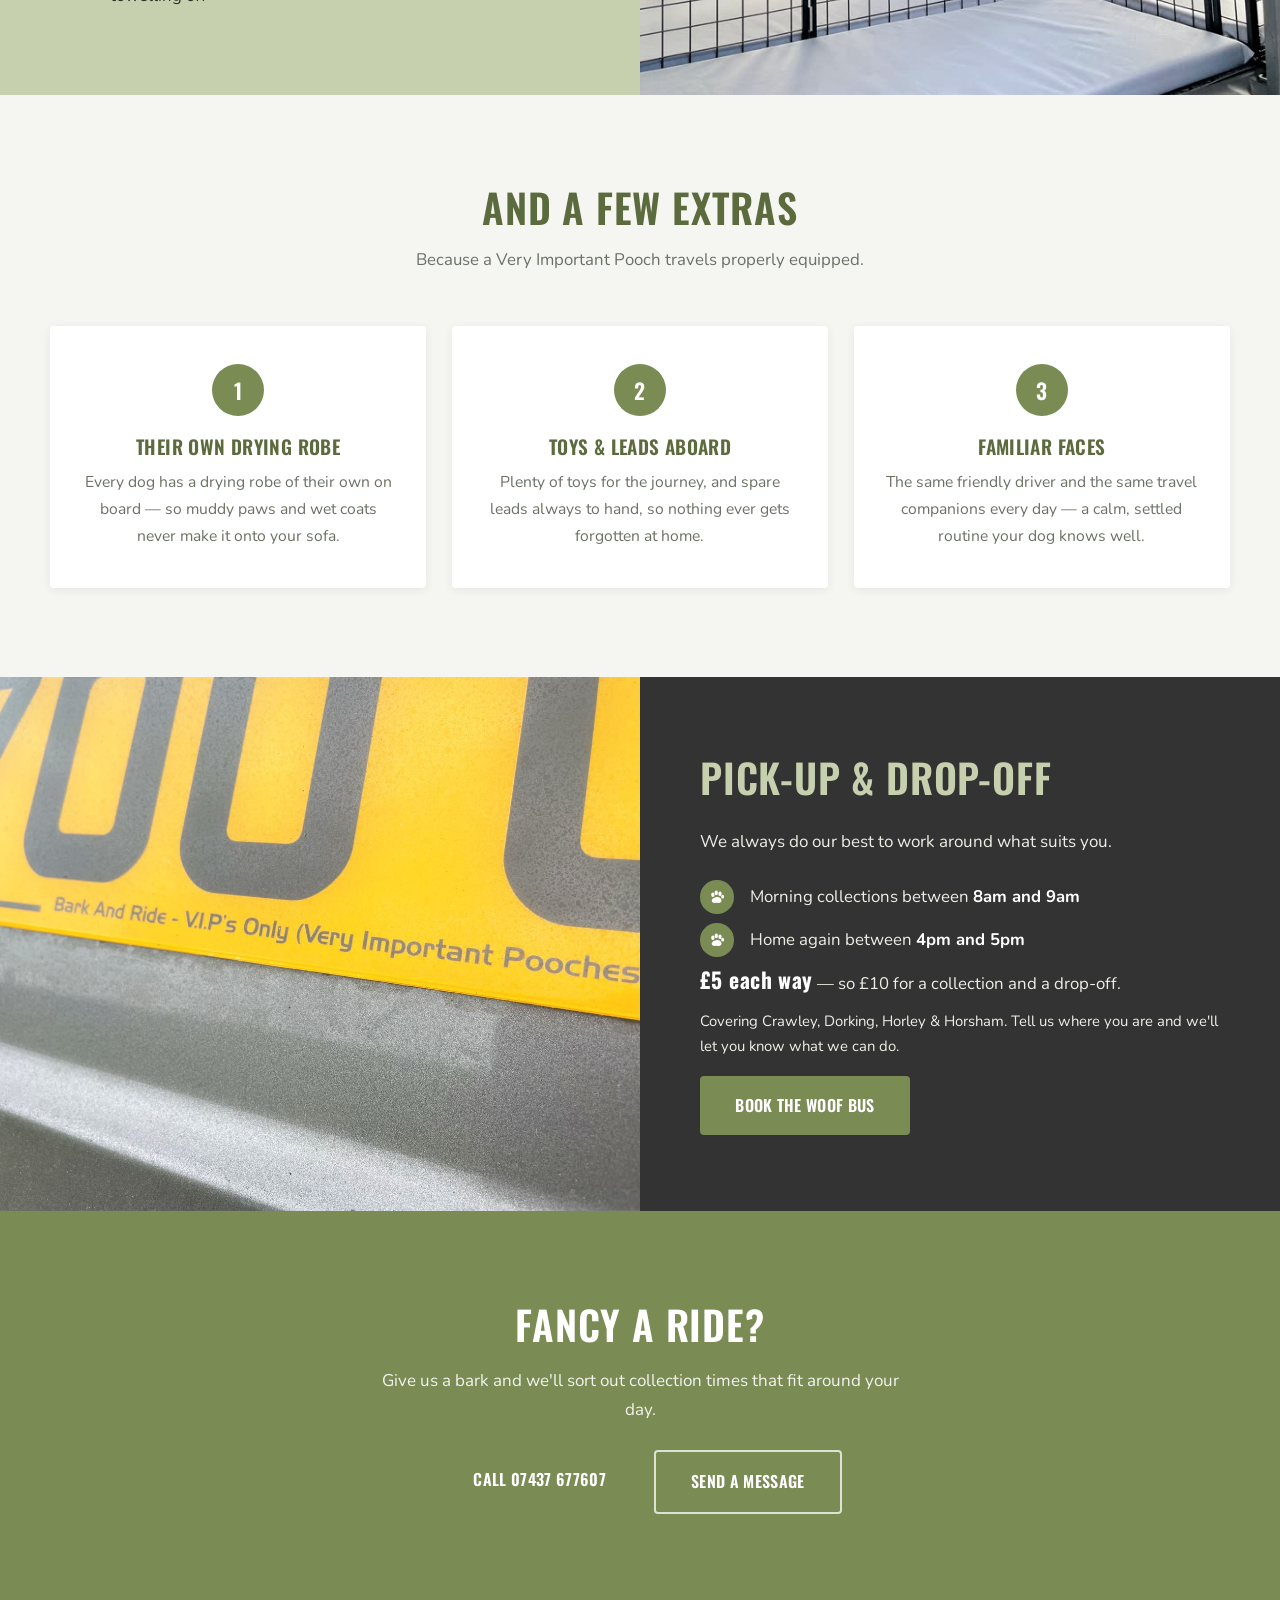
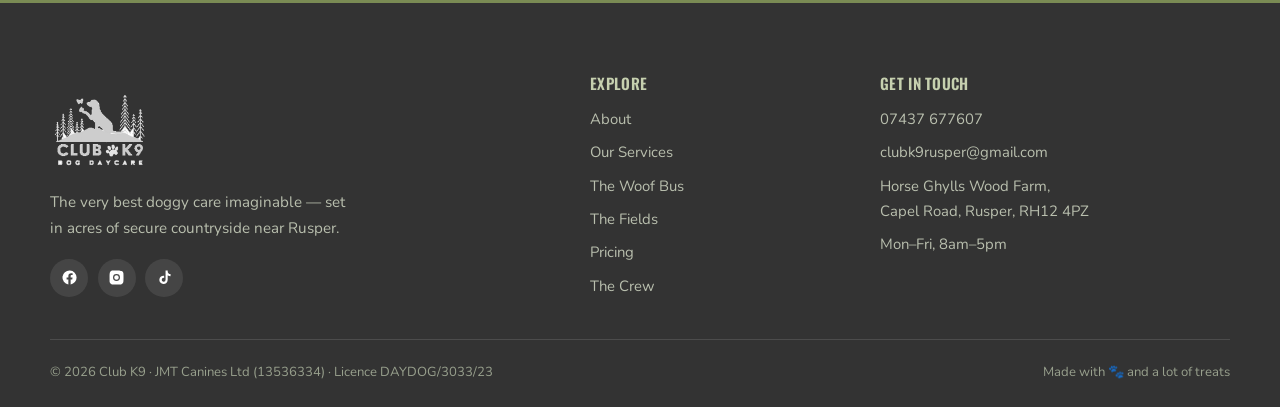
==== commit 6fab3f81: "Add cat feeding pop-ins and the Woof Bus fare - new 7th service card 'Cat Feeding Pop-Ins'; heading " ====
--- a/woof-bus.html
+++ b/woof-bus.html
@@ -152,6 +152,7 @@
         <li>Morning collections between <strong>8am and 9am</strong></li>
         <li>Home again between <strong>4pm and 5pm</strong></li>
       </ul>
+      <p class="bus-fare"><strong>£5 each way</strong> — so £10 for a collection and a drop-off.</p>
       <p class="muted-note">Covering Crawley, Dorking, Horley &amp; Horsham. Tell us where you are and we'll let you know
         what we can do.</p>
       <a href="index.html#contact" class="btn btn-primary">Book the Woof Bus</a>
--- a/styles.css
+++ b/styles.css
@@ -255,6 +255,13 @@
 .lead-copy { font-size: 1.1rem; }
 .muted-note { font-size: .93rem; color: rgba(237,239,230,.75); }
 
+/* Woof Bus fare line */
+.bus-fare { font-size: 1.05rem; margin-bottom: .6rem; }
+.bus-fare strong {
+  font-family: 'Oswald', sans-serif;
+  font-size: 1.35rem; color: var(--sage); letter-spacing: .02em;
+}
+
 /* ===== centred call-to-action band ============================== */
 .cta-band { text-align: center; }
 .cta-band p { max-width: 52ch; margin-inline: auto; color: rgba(255,255,255,.9); }
@@ -360,6 +367,9 @@
 }
 .service-card:hover { transform: translateY(-6px); box-shadow: var(--shadow-md); }
 
+/* with 7 cards the last one would sit alone on the left — centre it */
+.service-grid > .service-card:last-child:nth-child(3n + 1) { grid-column: 2; }
+
 .svc-num {
   display: grid; place-items: center;
   width: 52px; height: 52px; margin: 0 auto 1.2rem;
@@ -391,8 +401,136 @@
 .split-reverse .split-media { grid-column: 1; grid-row: 1; }
 .split-reverse .split-copy  { grid-column: 2; grid-row: 1; }
 
+/* ===== membership ============================================== */
+/* a secondary heading used inside a section */
+.sub-head {
+  text-align: center;
+  font-size: 1.35rem;
+  margin: 0 0 1.4rem;
+}
+
+/* the three "how it works" steps */
+.how-grid {
+  display: grid; grid-template-columns: repeat(3, 1fr); gap: 1.6rem;
+  margin-bottom: clamp(2.5rem, 5vw, 4rem);
+}
+.how-card {
+  background: var(--white);
+  border-radius: var(--radius);
+  padding: 2.2rem 1.7rem;
+  text-align: center;
+  box-shadow: var(--shadow-sm);
+}
+.how-card h3 { margin-bottom: .55em; }
+.how-card p  { color: var(--muted); margin: 0; font-size: .97rem; }
+
+/* the days-per-week price tiers */
+.member-grid {
+  display: grid; grid-template-columns: repeat(5, 1fr); gap: 1rem;
+  align-items: stretch;
+}
+.member-card {
+  position: relative;
+  background: var(--white);
+  border: 2px solid transparent;
+  border-radius: var(--radius);
+  padding: 2rem 1rem 1.7rem;
+  text-align: center;
+  box-shadow: var(--shadow-sm);
+  transition: transform .25s, box-shadow .25s;
+}
+.member-card:hover { transform: translateY(-6px); box-shadow: var(--shadow-md); }
+.member-card.featured { border-color: var(--olive); }
+
+.member-days {
+  font-family: 'Oswald', sans-serif;
+  text-transform: uppercase; letter-spacing: .04em;
+  font-size: .92rem; line-height: 1.25;
+  color: var(--muted);
+  margin: 0 0 .8rem;
+}
+.member-num {
+  display: block;
+  font-size: 2.6rem; font-weight: 700; line-height: 1;
+  color: var(--olive);
+}
+.member-price {
+  font-family: 'Oswald', sans-serif;
+  font-size: 1.1rem; color: var(--olive-deep);
+  margin: 0;
+}
+.member-amount { font-size: 1.9rem; font-weight: 700; }
+.member-unit {
+  display: block;
+  font-family: 'Nunito', sans-serif;
+  font-size: .8rem; color: var(--muted); letter-spacing: .02em;
+  margin-top: .2rem;
+}
+/* "works out at £47 a day" under each monthly fee */
+.member-daily {
+  margin: .9rem 0 0;
+  padding-top: .8rem;
+  border-top: 1px solid #E4E8DA;
+  font-size: .85rem; color: var(--muted);
+}
+.member-daily strong { color: var(--olive-deep); font-size: 1rem; }
+
+/* explains how the "works out at" figures are calculated */
+.member-basis {
+  text-align: center;
+  margin: 1.4rem 0 0;
+  font-size: .88rem; color: var(--muted); font-style: italic;
+}
+
+/* ad hoc day rate, sitting under the tiers */
+.adhoc-strip {
+  display: flex; align-items: center; justify-content: space-between;
+  gap: clamp(1.2rem, 4vw, 3rem); flex-wrap: wrap;
+  background: var(--white);
+  border-left: 5px solid var(--olive);
+  border-radius: var(--radius);
+  padding: 1.6rem clamp(1.3rem, 3vw, 2.2rem);
+  margin-top: 1.6rem;
+  box-shadow: var(--shadow-sm);
+}
+.adhoc-strip h3 { margin-bottom: .35em; }
+.adhoc-strip p  { margin: 0; color: var(--muted); max-width: 62ch; font-size: .97rem; }
+.adhoc-price {
+  flex: 0 0 auto; text-align: center;
+  font-family: 'Oswald', sans-serif;
+  font-size: 1.1rem; color: var(--olive-deep);
+}
+.adhoc-num { font-size: 2.3rem; font-weight: 700; }
+
+/* the two "what's included / good to know" columns */
+.included-grid {
+  display: grid; grid-template-columns: 1fr 1fr;
+  gap: clamp(2rem, 5vw, 4rem);
+  margin-top: clamp(2.5rem, 5vw, 4rem);
+}
+.included-grid .sub-head { text-align: left; }
+
+/* ===== Collar app band ========================================= */
+.collar-band { text-align: center; }
+.collar-band > p { max-width: 62ch; margin-inline: auto; color: rgba(255,255,255,.92); }
+.collar-band .page-eyebrow { color: var(--sage); }
+.collar-grid {
+  display: grid; grid-template-columns: repeat(4, 1fr); gap: 1.4rem;
+  margin: 2.5rem 0 .5rem; text-align: left;
+}
+.collar-item {
+  background: rgba(255,255,255,.1);
+  border-radius: var(--radius);
+  padding: 1.4rem 1.3rem;
+}
+.collar-item h4 {
+  color: #fff; font-size: 1rem; margin-bottom: .45em;
+}
+.collar-item p { color: rgba(255,255,255,.85); font-size: .92rem; margin: 0; }
+
 /* ===== pricing ================================================== */
 .price-grid { display: grid; grid-template-columns: repeat(4, 1fr); gap: 1.5rem; }
+.price-grid-3 { grid-template-columns: repeat(3, 1fr); max-width: 900px; margin-inline: auto; }
 
 .price-card {
   position: relative;
@@ -422,6 +560,17 @@
   margin: .4rem 0 .1rem;
 }
 .price-num { font-size: 2.8rem; font-weight: 700; line-height: 1; }
+.price-from {
+  font-size: .85rem; font-weight: 400;
+  text-transform: uppercase; letter-spacing: .08em;
+  color: var(--muted); margin-right: .15rem;
+}
+/* used where there's no single figure — e.g. "Membership packages" */
+.price-varies {
+  display: block;
+  font-size: 1.6rem; font-weight: 600; line-height: 1.15;
+  color: var(--olive-deep);
+}
 .price-unit { font-size: .95rem; color: var(--muted); margin-left: .2rem; }
 .price-alt { color: var(--olive); font-weight: 700; font-size: .92rem; margin-bottom: 1.2rem; }
 
@@ -543,12 +692,18 @@
 }
 .field { display: flex; flex-direction: column; }
 .field.full, .contact-form .btn, .form-hint { grid-column: 1 / -1; }
+
+/* breed / age / gender sit three across on one row */
+.field-row-3 {
+  grid-column: 1 / -1;
+  display: grid; grid-template-columns: repeat(3, 1fr); gap: 1rem;
+}
 .field label {
   font-family: 'Oswald', sans-serif; font-weight: 500;
   text-transform: uppercase; font-size: .78rem; letter-spacing: .06em;
   color: var(--muted); margin-bottom: .35rem;
 }
-.field input, .field textarea {
+.field input, .field textarea, .field select {
   font-family: inherit; font-size: 1rem;
   padding: .75rem .9rem;
   border: 1.5px solid #DEE2D4;
@@ -557,8 +712,18 @@
   color: var(--ink);
   transition: border-color .2s, background .2s;
 }
-.field input:focus, .field textarea:focus {
+.field input:focus, .field textarea:focus, .field select:focus {
   outline: none; border-color: var(--olive); background: #fff;
+}
+/* keep the dropdown looking like the text boxes, with our own arrow */
+.field select {
+  appearance: none; -webkit-appearance: none;
+  background-image: url("data:image/svg+xml,%3Csvg xmlns='http://www.w3.org/2000/svg' viewBox='0 0 12 8' fill='none' stroke='%236B7264' stroke-width='2'%3E%3Cpath d='M1 1l5 5 5-5'/%3E%3C/svg%3E");
+  background-repeat: no-repeat;
+  background-position: right .9rem center;
+  background-size: .7rem;
+  padding-right: 2.3rem;
+  cursor: pointer;
 }
 .field textarea { resize: vertical; }
 .form-hint { font-size: .85rem; color: var(--muted); margin: .4rem 0 0; text-align: center; }
@@ -645,9 +810,16 @@
 }
 
 /* ===== responsive =============================================== */
+@media (max-width: 1100px) {
+  .member-grid { grid-template-columns: repeat(3, 1fr); }
+  .collar-grid { grid-template-columns: repeat(2, 1fr); }
+}
+
 @media (max-width: 1000px) {
   .service-grid  { grid-template-columns: repeat(2, 1fr); }
   .price-grid    { grid-template-columns: repeat(2, 1fr); }
+  .price-grid-3  { grid-template-columns: repeat(2, 1fr); }
+  .how-grid      { grid-template-columns: 1fr; }
   .review-track  { grid-template-columns: 1fr; max-width: 620px; margin-inline: auto; }
   .footer-grid   { grid-template-columns: 1fr 1fr; }
 }
@@ -660,6 +832,9 @@
 
   .bus-promo { grid-template-columns: 1fr; }
   .bus-promo-media { min-height: 260px; grid-row: 1; }
+
+  .member-grid   { grid-template-columns: repeat(2, 1fr); }
+  .included-grid { grid-template-columns: 1fr; }
 
   .about-grid   { grid-template-columns: 1fr; }
   .about-aside  { display: none; }
@@ -701,7 +876,8 @@
 
 @media (max-width: 560px) {
   body { font-size: 16px; }
-  .service-grid, .price-grid, .contact-form { grid-template-columns: 1fr; }
+  .service-grid, .price-grid, .price-grid-3, .contact-form { grid-template-columns: 1fr; }
+  .member-grid, .collar-grid { grid-template-columns: 1fr; }
   .footer-grid { grid-template-columns: 1fr; }
   .footer-bottom { flex-direction: column; text-align: center; }
   .gallery { grid-template-columns: repeat(2, 1fr); }
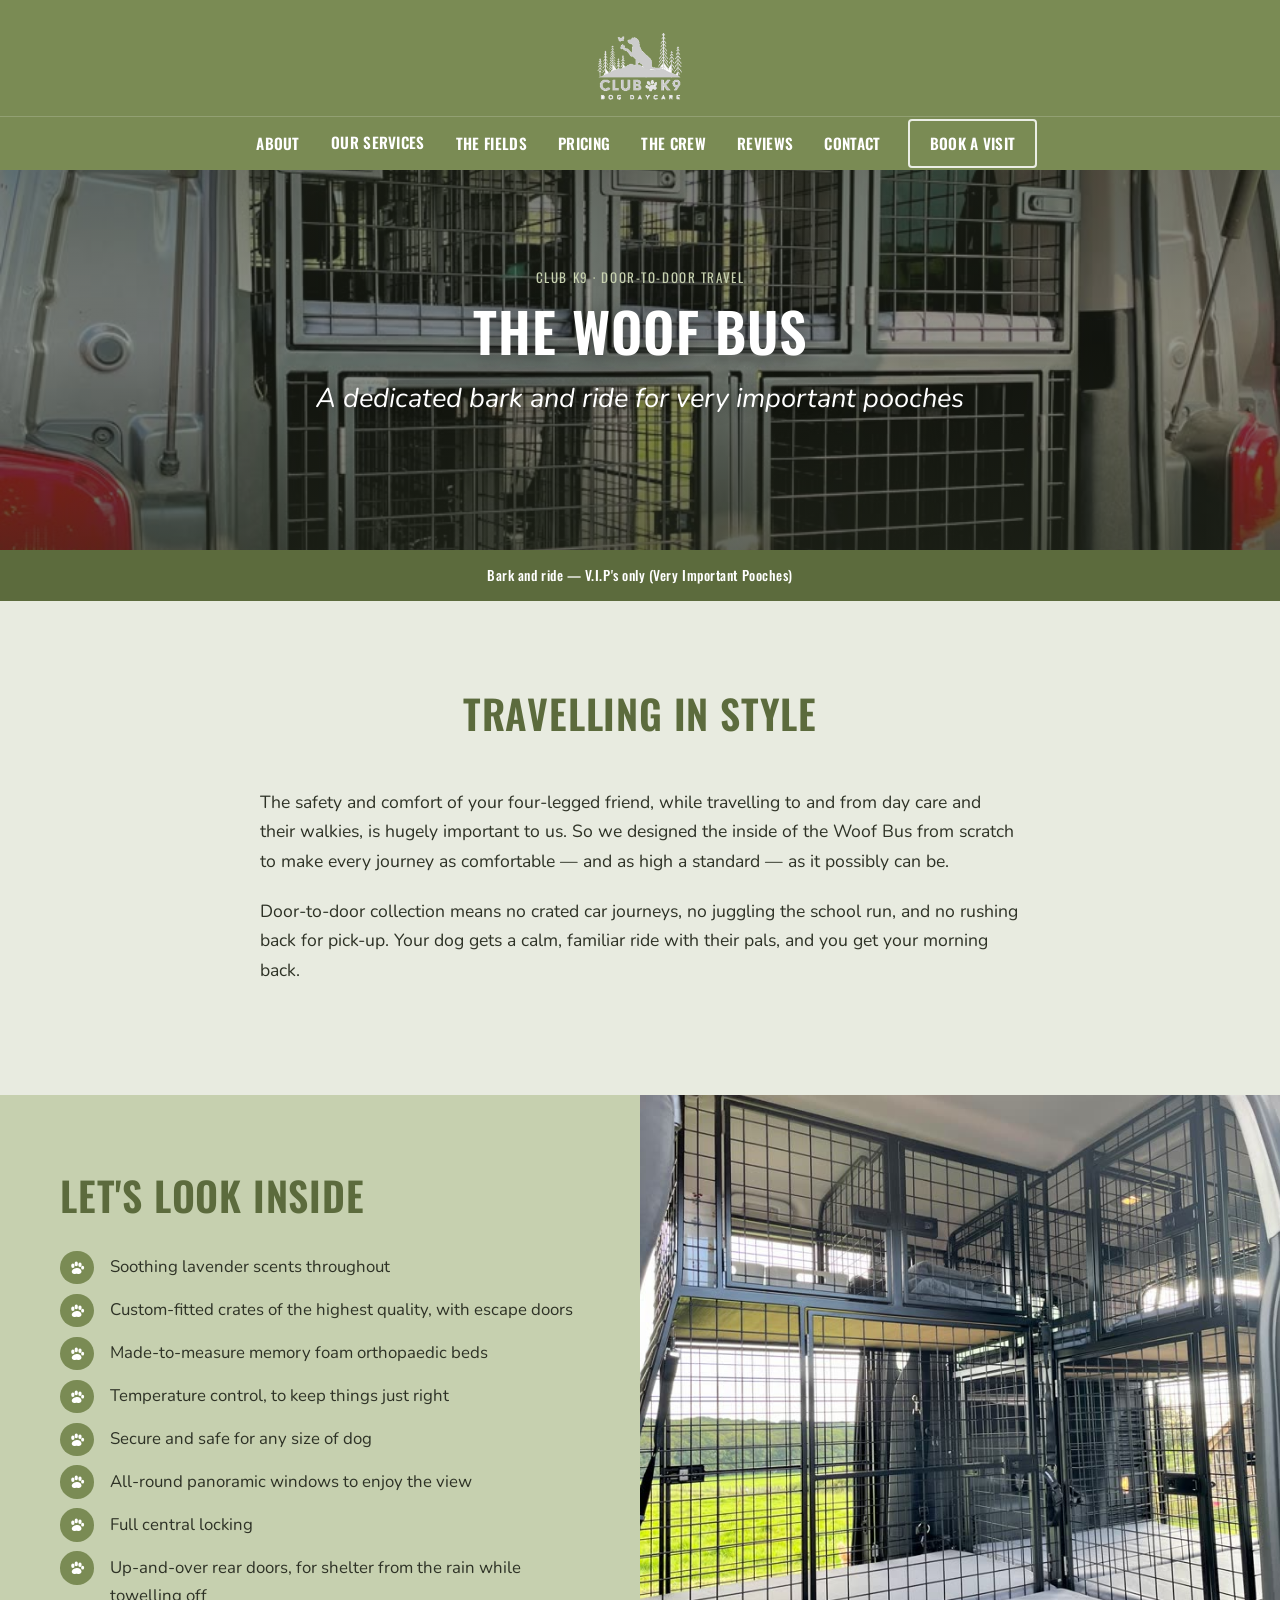
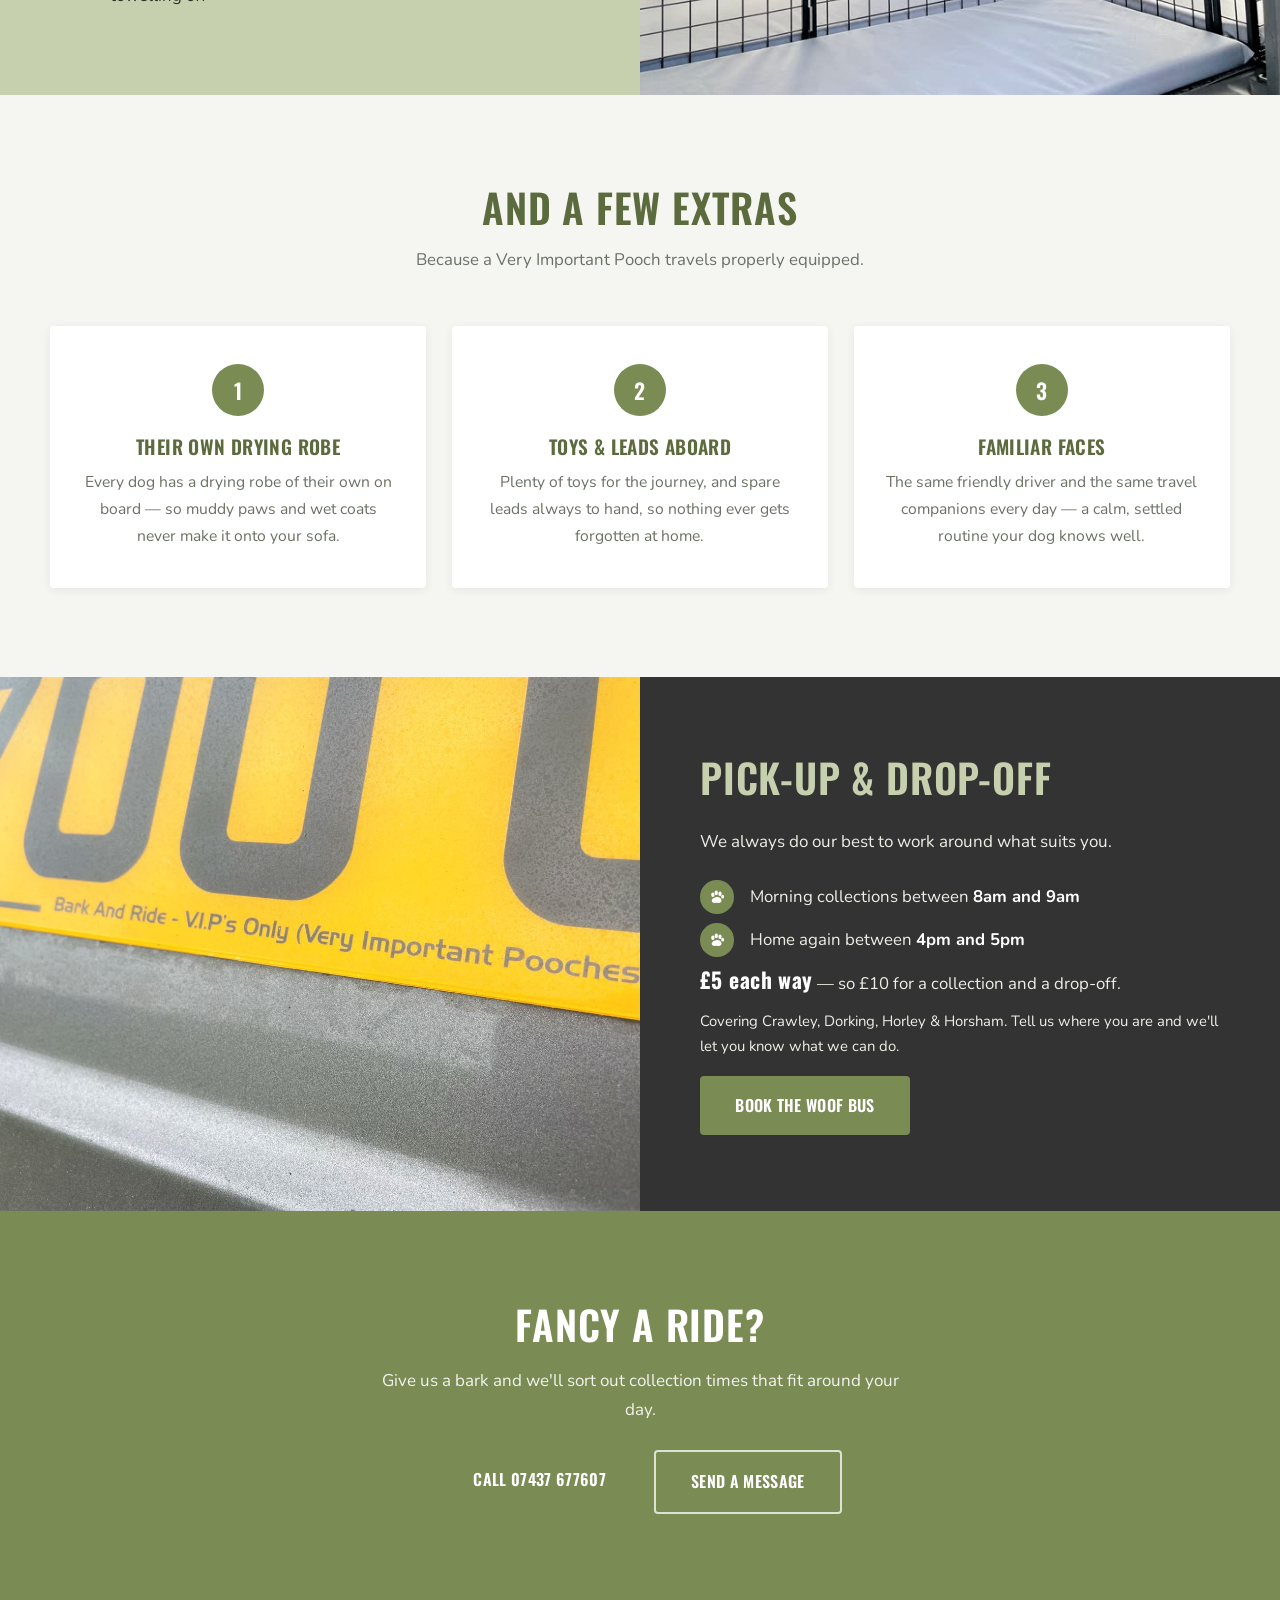
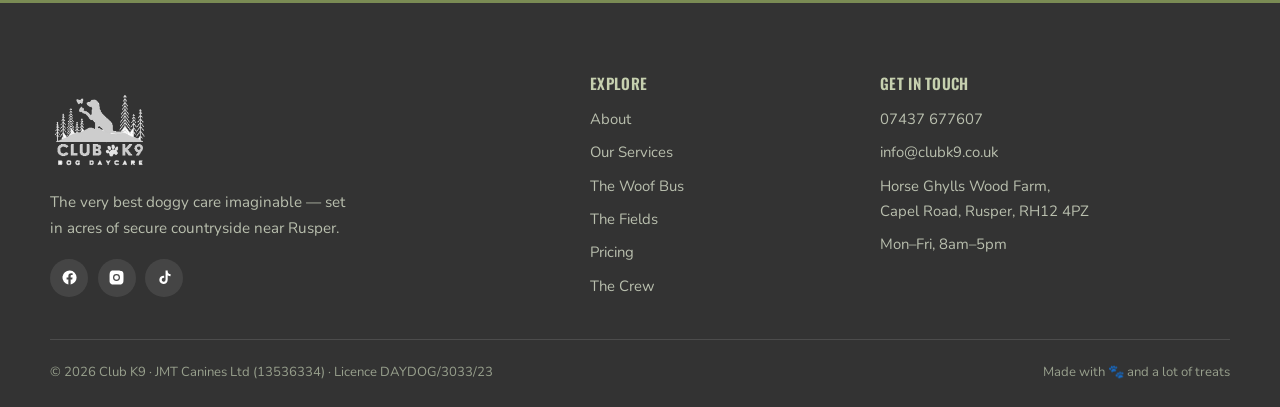
==== commit 37662640: "Use info@clubk9.co.uk throughout Replaces clubk9rusper@gmail.com in the contact section, both footer" ====
--- a/woof-bus.html
+++ b/woof-bus.html
@@ -206,7 +206,7 @@
     <div class="footer-links">
       <h5>Get in touch</h5>
       <a href="tel:07437677607">07437 677607</a>
-      <a href="mailto:clubk9rusper@gmail.com">clubk9rusper@gmail.com</a>
+      <a href="mailto:info@clubk9.co.uk">info@clubk9.co.uk</a>
       <span>Horse Ghylls Wood Farm,<br>Capel Road, Rusper, RH12 4PZ</span>
       <span>Mon–Fri, 8am–5pm</span>
     </div>
--- a/styles.css
+++ b/styles.css
@@ -210,6 +210,40 @@
   text-shadow: 0 2px 14px rgba(0,0,0,.4);
 }
 
+/* ---- "formerly Holmwood Bound" line in the hero ---- */
+.hero-former {
+  font-family: 'Oswald', sans-serif;
+  text-transform: uppercase; letter-spacing: .14em;
+  font-size: .82rem;
+  color: rgba(255,255,255,.82);
+  margin: -.6rem 0 1.6rem;
+  text-shadow: 0 2px 10px rgba(0,0,0,.45);
+}
+
+/* ---- headline price flash in the hero ---- */
+.price-flash-row { margin-bottom: 1.8rem; }
+.price-flash {
+  display: inline-flex; align-items: baseline; gap: .45rem;
+  margin: 0;
+  padding: .6rem 1.5rem;
+  background: rgba(20,26,14,.55);
+  border: 2px solid var(--gold);
+  border-radius: 100px;
+  text-decoration: none;
+  backdrop-filter: blur(2px);
+  transition: background .25s, transform .25s, border-color .25s;
+}
+.price-flash:hover { background: rgba(20,26,14,.75); border-color: #E0BC66; transform: translateY(-2px); }
+.pf-from, .pf-unit {
+  font-family: 'Oswald', sans-serif;
+  text-transform: uppercase; letter-spacing: .08em;
+  font-size: .82rem; color: #fff;
+}
+.pf-amount {
+  font-family: 'Oswald', sans-serif; font-weight: 700;
+  font-size: 2rem; line-height: 1; color: var(--gold);
+}
+
 /* ===== inner-page hero (shorter than the home page one) ========= */
 .page-hero {
   position: relative;
@@ -333,6 +367,51 @@
 .about-aside { display: grid; place-items: center; }
 .about-mascot { max-width: 260px; }
 
+/* ---- about: photo cards with a heading underneath ---- */
+.about-cards {
+  display: grid; grid-template-columns: repeat(4, 1fr); gap: 1.4rem;
+}
+.about-card {
+  margin: 0;
+  background: var(--white);
+  border-radius: var(--radius);
+  overflow: hidden;
+  box-shadow: var(--shadow-sm);
+  transition: transform .3s ease, box-shadow .3s ease;
+}
+.about-card:hover { transform: translateY(-8px); box-shadow: var(--shadow-md); }
+
+.ac-photo { aspect-ratio: 4 / 3; overflow: hidden; background: var(--sage-pale); }
+.ac-photo img {
+  width: 100%; height: 100%; object-fit: cover; display: block;
+  transition: transform .55s ease;
+}
+.about-card:hover .ac-photo img { transform: scale(1.08); }
+
+.about-card figcaption { padding: 1.2rem 1.2rem 1.4rem; }
+.about-card h3 {
+  margin-bottom: .45em;
+  position: relative; padding-bottom: .5rem;
+}
+/* a little green rule that grows on hover */
+.about-card h3::after {
+  content: ''; position: absolute; left: 0; bottom: 0;
+  width: 30px; height: 3px; background: var(--olive);
+  transition: width .35s ease;
+}
+.about-card:hover h3::after { width: 68px; }
+.about-card figcaption p { margin: 0; color: var(--muted); font-size: .95rem; }
+
+/* ---- about: the facts list, with Bear alongside ---- */
+.about-facts {
+  display: grid; grid-template-columns: 1fr auto;
+  gap: clamp(1.5rem, 4vw, 3rem); align-items: center;
+  margin-top: clamp(2.2rem, 4vw, 3.2rem);
+}
+.about-facts .paw-list { columns: 2; column-gap: 2.5rem; }
+.about-facts .paw-list li { break-inside: avoid; }
+.about-facts .about-mascot { max-width: 190px; }
+
 /* ===== trust strip (counters) =================================== */
 .trust-grid {
   display: grid; grid-template-columns: repeat(4, 1fr);
@@ -367,6 +446,18 @@
 }
 .service-card:hover { transform: translateY(-6px); box-shadow: var(--shadow-md); }
 
+/* illustrated site map */
+.site-map {
+  background: var(--white);
+  border-radius: var(--radius);
+  padding: clamp(.8rem, 2vw, 1.6rem);
+  box-shadow: var(--shadow-sm);
+}
+.site-map img { width: 100%; height: auto; display: block; }
+
+/* centred button under the "how it works" steps */
+.how-cta { text-align: center; margin-top: 2.5rem; }
+
 /* with 7 cards the last one would sit alone on the left — centre it */
 .service-grid > .service-card:last-child:nth-child(3n + 1) { grid-column: 2; }
 
@@ -378,6 +469,25 @@
   font-size: 1.35rem; font-weight: 600;
 }
 .service-card h3 { margin-bottom: .6em; }
+
+/* ---- service cards that carry a photo ---- */
+.service-card--photo { padding: 0; overflow: hidden; }
+.svc-photo { aspect-ratio: 16 / 10; overflow: hidden; background: var(--sage-pale); }
+.svc-photo img {
+  width: 100%; height: 100%; object-fit: cover; display: block;
+  transition: transform .55s ease;
+}
+.service-card--photo:hover .svc-photo img { transform: scale(1.07); }
+/* the numbered badge sits over the bottom edge of the photo */
+.service-card--photo .svc-num {
+  position: relative; z-index: 1;
+  margin-top: -27px; margin-bottom: 1rem;
+  border: 3px solid var(--white);
+}
+.svc-body { padding: 0 1.7rem 2.1rem; }
+/* stand-in panel where there is no photo yet */
+.svc-photo-blank { display: grid; place-items: center; background: var(--sage); }
+.svc-photo-blank svg { width: 62px; height: 62px; fill: var(--olive); opacity: .5; }
 .service-card p { color: var(--muted); margin: 0; font-size: .98rem; }
 
 /* ===== split bands (text panel + edge-to-edge photo) ============ */
@@ -613,12 +723,13 @@
 }
 .review-avatar {
   position: absolute; top: -26px; left: 50%; transform: translateX(-50%);
-  width: 52px; height: 52px; display: grid; place-items: center;
+  width: 56px; height: 56px; display: grid; place-items: center;
   background: var(--olive-deep); color: #fff;
   border: 3px solid var(--white);
-  border-radius: 50%;
+  border-radius: 50%; overflow: hidden;
   font-family: 'Oswald', sans-serif; font-size: 1.2rem;
 }
+.review-avatar img { width: 100%; height: 100%; object-fit: cover; display: block; }
 .review .stars { color: var(--gold); letter-spacing: .12em; margin-bottom: .7rem; }
 .review blockquote {
   margin: 0 0 1rem; padding: 0;
@@ -816,6 +927,7 @@
 }
 
 @media (max-width: 1000px) {
+  .about-cards   { grid-template-columns: repeat(2, 1fr); }
   .service-grid  { grid-template-columns: repeat(2, 1fr); }
   .price-grid    { grid-template-columns: repeat(2, 1fr); }
   .price-grid-3  { grid-template-columns: repeat(2, 1fr); }
@@ -838,6 +950,8 @@
 
   .about-grid   { grid-template-columns: 1fr; }
   .about-aside  { display: none; }
+  .about-facts  { grid-template-columns: 1fr; }
+  .about-facts .about-mascot { display: none; }
   .contact-grid { grid-template-columns: 1fr; }
   .trust-grid   { grid-template-columns: repeat(2, 1fr); gap: 2rem; }
 
